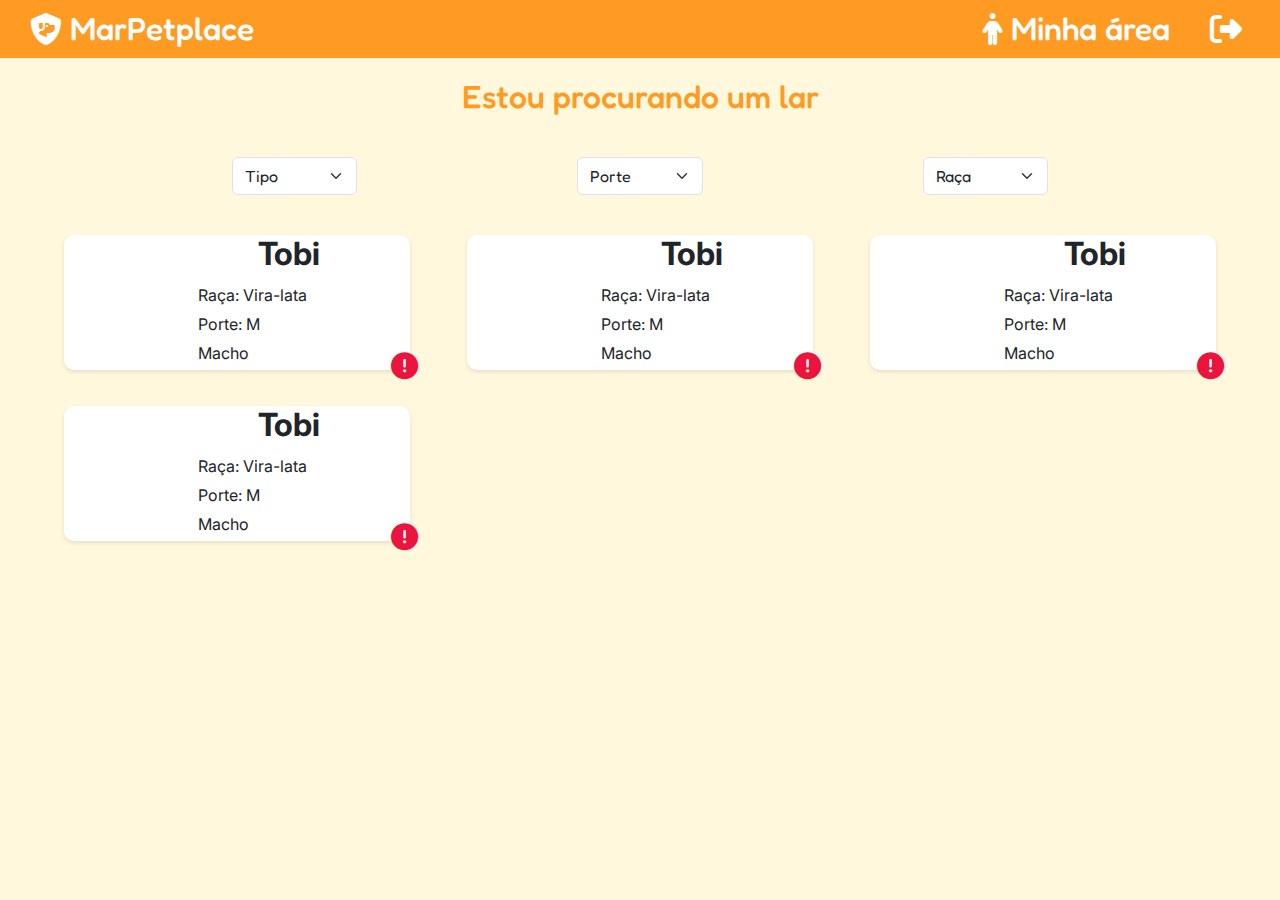
==== frontend/index.html @ 7e011cf0 "Anuncio screen and @transactional applied" ====
<!doctype html>
<html lang="en">

<head>
  <meta charset="utf-8">
  <meta name="viewport" content="width=device-width, initial-scale=1">
  <title>Marpetplace</title>
  <link href="https://cdn.jsdelivr.net/npm/bootstrap@5.3.3/dist/css/bootstrap.min.css" rel="stylesheet"
    integrity="sha384-QWTKZyjpPEjISv5WaRU9OFeRpok6YctnYmDr5pNlyT2bRjXh0JMhjY6hW+ALEwIH" crossorigin="anonymous">
  <link href='https://fonts.googleapis.com/css?family=Fredoka One' rel='stylesheet'>
  <link href='https://fonts.googleapis.com/css?family=Inter' rel='stylesheet'>
  <link rel="stylesheet" href="https://cdnjs.cloudflare.com/ajax/libs/font-awesome/6.5.0/css/all.min.css">
  <link href="style.css" rel="stylesheet">
</head>

<body>
  <header>
    <div class="container-fluid d-flex justify-content-between align-items-center background-color-primary header">
      <div class="d-flex align-items-center pointer" title="Home">
        <i class="fa-solid fa-shield-dog header-icon"></i>
        <h1>MarPetplace</h1>
      </div>
      <div class="d-flex align-items-center pointer" title="Minha área">
        <i class="fa-solid fa-person header-icon"></i>
        <h1>Minha área</h1>
        <i class="fa-solid fa-right-from-bracket header-icon logout" title="Logout"></i>
      </div>
    </div>
  </header>
  <section class="height-main background-color-secondary">
    <div class="container-fluid d-flex justify-content-center">
      <h1 class="looking-for-home">Estou procurando um lar</h1>
    </div>
    <div class="container-fluid d-flex justify-content-evenly dropdowns">
      <select class="form-select" aria-label="Default select example">
        <option selected>Tipo</option>
        <option value="GATO">Gato</option>
        <option value="CACHORRO">Cachorro</option>
      </select>
      <select class="form-select" aria-label="Default select example">
        <option selected>Porte</option>
        <option value="P">P</option>
        <option value="M">M</option>
        <option value="G">G</option>
      </select>
      <select class="form-select" aria-label="Default select example">
        <option selected>Raça</option>
        <option value="VIRA_LATA">Vira-lata</option>
        <option value="LABRADOR">Labrador</option>
        <option value="BULDOGUE_FRANCÊS">Buldogue Francês</option>
        <option value="PASTOR_ALEMÃO">Pastor Alemão</option>
        <option value="GOLDEN_RETRIEVER">Golden Retriever</option>
        <option value="BULDOGUE_INGLÊS">Buldogue Inglês</option>
        <option value="POODLE">Poodle</option>
        <option value="BEAGLE">Beagle</option>
        <option value="ROTTWEILER">Rottweiler</option>
        <option value="YORKSHIRE_TERRIER">Yorkshire Terrier</option>
        <option value="PERSA">Persa</option>
        <option value="SIAMES">Siamês</option>
        <option value="MAINE_COON">Maine Coon</option>
        <option value="RAGDOLL">Ragdoll</option>
        <option value="BENGAL">Bengal</option>
        <option value="SPHYNX">Sphynx</option>
        <option value="BRITISH_SHORTHAIR">British Shorthair</option>
        <option value="SCOTTISH_FOLD">Scottish Fold</option>
        <option value="SIBERIANO">Siberiano</option>
        <option value="ABISSINIO">Abissínio</option>
        <option value="OUTRA">Outra</option>
      </select>
    </div>
    <div class="grid">
      <div class="container-fluid d-flex animal-card">
        <div class="d-flex container-foto">
          <img class="foto"
            src="https://img.freepik.com/fotos-premium/ia-generativa-de-cachorro-estilo-pixar-bebe-super-fofo_431161-2025.jpg"
            alt="">
        </div>
        <div class="d-flex flex-column justify-content-center infos">
          <div class="d-flex justify-content-center align-items-center">
            <h1>Tobi</h1>
          </div>
          <p>Raça: Vira-lata</p>
          <p>Porte: M</p>
          <p>Macho</p>
        </div>
        <i class="fa-solid fa-circle-exclamation danger"></i>
      </div>
      <div class="container-fluid d-flex animal-card">
        <div class="d-flex container-foto">
          <img class="foto"
            src="https://img.freepik.com/fotos-premium/ia-generativa-de-cachorro-estilo-pixar-bebe-super-fofo_431161-2025.jpg"
            alt="">
        </div>
        <div class="d-flex flex-column justify-content-center infos">
          <div class="d-flex justify-content-center align-items-center">
            <h1>Tobi</h1>
          </div>
          <p>Raça: Vira-lata</p>
          <p>Porte: M</p>
          <p>Macho</p>
        </div>
        <i class="fa-solid fa-circle-exclamation danger"></i>
      </div>
      <div class="container-fluid d-flex animal-card">
        <div class="d-flex container-foto">
          <img class="foto"
            src="https://img.freepik.com/fotos-premium/ia-generativa-de-cachorro-estilo-pixar-bebe-super-fofo_431161-2025.jpg"
            alt="">
        </div>
        <div class="d-flex flex-column justify-content-center infos">
          <div class="d-flex justify-content-center align-items-center">
            <h1>Tobi</h1>
          </div>
          <p>Raça: Vira-lata</p>
          <p>Porte: M</p>
          <p>Macho</p>
        </div>
        <i class="fa-solid fa-circle-exclamation danger"></i>
      </div>
      <div class="container-fluid d-flex animal-card">
        <div class="d-flex container-foto">
          <img class="foto"
            src="https://img.freepik.com/fotos-premium/ia-generativa-de-cachorro-estilo-pixar-bebe-super-fofo_431161-2025.jpg"
            alt="">
        </div>
        <div class="d-flex flex-column justify-content-center infos">
          <div class="d-flex justify-content-center align-items-center">
            <h1>Tobi</h1>
          </div>
          <p>Raça: Vira-lata</p>
          <p>Porte: M</p>
          <p>Macho</p>
        </div>
        <i class="fa-solid fa-circle-exclamation danger"></i>
      </div>
    </div>
  </section>
  <script src="https://cdn.jsdelivr.net/npm/bootstrap@5.3.3/dist/js/bootstrap.bundle.min.js"
    integrity="sha384-YvpcrYf0tY3lHB60NNkmXc5s9fDVZLESaAA55NDzOxhy9GkcIdslK1eN7N6jIeHz"
    crossorigin="anonymous"></script>
</body>

</html>
---- frontend/style.css ----
body {
    font-family: 'Fredoka One'; 
}

.background-color-primary {
    background-color: #FF9B23;
}

.background-color-secondary {
    background-color: #FFF8DC;
}

.height-main {
    height: calc(100vh - 58.39px);
}

.header {
    color: #FFFFFF;
    padding: 10px 30px;
}

.header h1 {
    font-size: 2rem;
    margin: 0;
}

.header-icon {
    font-size: 2rem;
    margin-right: 8px;
}

.logout{
    margin-left: 40px;
}

.pointer {
    cursor: pointer;
}

.looking-for-home {
    color: #FF9B23;
    margin: 0;
    text-align: center;
    width: 100%;
    margin-top: 20px;
    font-size: 2rem;
}

.dropdowns {
    margin-top: 40px;
    margin-bottom: 40px;
}

.dropdowns select {
    width: 10%;
}

.animal-card {
    background-color: #FFFFFF;
    font-family: 'Inter';
    padding: 0px;
    border-radius: 10px;
    box-shadow: 0 2px 4px rgba(0, 0, 0, 0.1);
    margin-bottom: 20px;
    cursor: pointer;
    transition: all .2s;
    position: relative;
}

.animal-card:hover  {
    scale: 1.05;
    box-shadow: 0 2px 10px 4px rgba(0, 0, 0, 0.1);
}

.animal-card .foto {
    width: 100%;
    margin-right: 20px;
}

.animal-card .infos h1 {
    font-weight: bold;
    margin: 0 0 10px;
    font-size: 2rem;
}

.animal-card .infos p {
    margin: 0px 0px 5px 30px;
}

.container-foto {
    width: 30%;
}

.infos {
    width: 70%;
}

.foto {
    border-top-left-radius: 5px;
    border-bottom-left-radius: 5px;
    max-width: 500px;
}

.grid {
    display: grid;
    grid-template-columns: 30% 30% 30%;
    grid-gap: 5%;
    margin-left: 5%;
    margin-right: 5%;
}

.danger {
    color: #eb143f;
    font-size: 1.7rem;
    position: absolute;
    bottom: -10px;
    right: -8px;
}

.danger:hover {
    box-shadow: 0px 0px 10px 3px rgb(247 8 8 / 53%);
    border-radius: 50%;
}

.container-anuncio{
    border: 1px solid #908D8D;
    border-radius: 8px;
    padding: 0;
    margin-top: 40px;
    background-color: #FFFFFF;
    box-shadow: 0px 4px 4px rgba(0, 0, 0, 0.3);
}

.info-anuncio{
    font-family: 'Inter';
    padding: 50px;
    font-size: 1.3rem;
}

.info-anuncio-main{
    flex-grow: 0;
    font-size: 1.2rem;
}

.info-anuncio-main p{
    font-weight: bold;
}

.info-anuncio-main i{
    margin-right: 10px;
}

.info-anuncio-description{
    font-size: .9rem;
    margin-top: auto;
}

.anuncio-icons{
    display: flex;
    gap: 10px;
    font-size: 1.7rem;
}
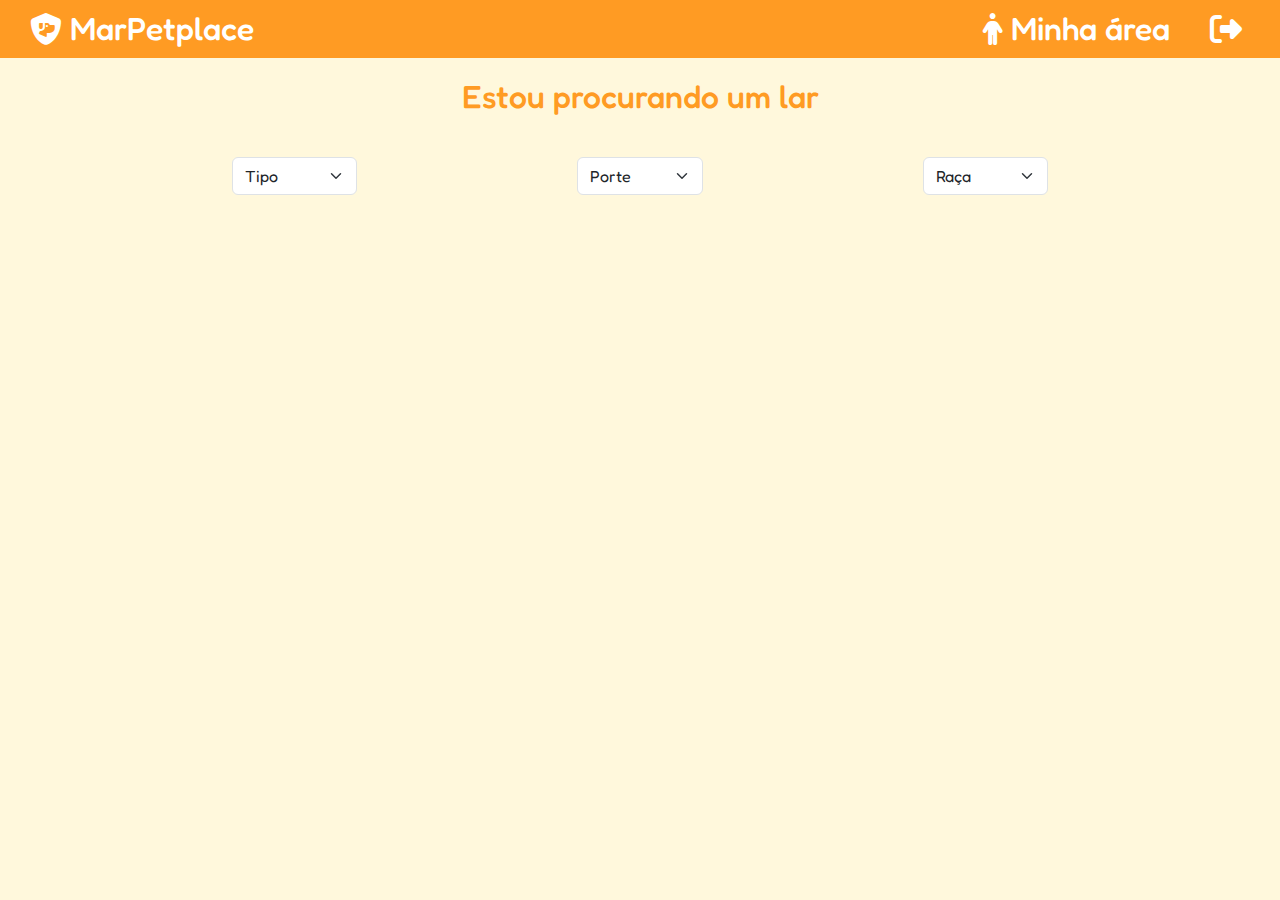
==== commit f8a5a3fb: "Big changes in FE" ====
--- a/frontend/index.html
+++ b/frontend/index.html
@@ -11,20 +11,27 @@
   <link href='https://fonts.googleapis.com/css?family=Inter' rel='stylesheet'>
   <link rel="stylesheet" href="https://cdnjs.cloudflare.com/ajax/libs/font-awesome/6.5.0/css/all.min.css">
   <link href="style.css" rel="stylesheet">
+  <link rel="icon" href="./favicon.png">
 </head>
 
 <body>
   <header>
     <div class="container-fluid d-flex justify-content-between align-items-center background-color-primary header">
-      <div class="d-flex align-items-center pointer" title="Home">
-        <i class="fa-solid fa-shield-dog header-icon"></i>
-        <h1>MarPetplace</h1>
-      </div>
-      <div class="d-flex align-items-center pointer" title="Minha área">
-        <i class="fa-solid fa-person header-icon"></i>
-        <h1>Minha área</h1>
-        <i class="fa-solid fa-right-from-bracket header-icon logout" title="Logout"></i>
-      </div>
+      <a href="/index.html">
+        <div id="home" class="d-flex align-items-center pointer" title="Home">
+          <i class="fa-solid fa-shield-dog header-icon"></i>
+          <h1>MarPetplace</h1>
+        </div>
+      </a>
+      <a href="/cadastro-anuncio.html">
+        <div class="d-flex align-items-center pointer" title="Minha área">
+          <div id="minhaArea" class="d-flex align-items-center">
+            <i class="fa-solid fa-person header-icon"></i>
+            <h1>Minha área</h1>
+          </div>
+          <i class="fa-solid fa-right-from-bracket header-icon logout" title="Logout"></i>
+        </div>
+      </a>
     </div>
   </header>
   <section class="height-main background-color-secondary">
@@ -32,19 +39,19 @@
       <h1 class="looking-for-home">Estou procurando um lar</h1>
     </div>
     <div class="container-fluid d-flex justify-content-evenly dropdowns">
-      <select class="form-select" aria-label="Default select example">
-        <option selected>Tipo</option>
+      <select id="tipo" class="form-select" aria-label="Default select example">
+        <option value="" selected>Tipo</option>
         <option value="GATO">Gato</option>
         <option value="CACHORRO">Cachorro</option>
       </select>
-      <select class="form-select" aria-label="Default select example">
-        <option selected>Porte</option>
+      <select id="porte" class="form-select" aria-label="Default select example">
+        <option value="" selected>Porte</option>
         <option value="P">P</option>
         <option value="M">M</option>
         <option value="G">G</option>
       </select>
-      <select class="form-select" aria-label="Default select example">
-        <option selected>Raça</option>
+      <select id="raca" class="form-select" aria-label="Default select example">
+        <option value="" selected>Raça</option>
         <option value="VIRA_LATA">Vira-lata</option>
         <option value="LABRADOR">Labrador</option>
         <option value="BULDOGUE_FRANCÊS">Buldogue Francês</option>
@@ -68,76 +75,14 @@
         <option value="OUTRA">Outra</option>
       </select>
     </div>
-    <div class="grid">
-      <div class="container-fluid d-flex animal-card">
-        <div class="d-flex container-foto">
-          <img class="foto"
-            src="https://img.freepik.com/fotos-premium/ia-generativa-de-cachorro-estilo-pixar-bebe-super-fofo_431161-2025.jpg"
-            alt="">
-        </div>
-        <div class="d-flex flex-column justify-content-center infos">
-          <div class="d-flex justify-content-center align-items-center">
-            <h1>Tobi</h1>
-          </div>
-          <p>Raça: Vira-lata</p>
-          <p>Porte: M</p>
-          <p>Macho</p>
-        </div>
-        <i class="fa-solid fa-circle-exclamation danger"></i>
-      </div>
-      <div class="container-fluid d-flex animal-card">
-        <div class="d-flex container-foto">
-          <img class="foto"
-            src="https://img.freepik.com/fotos-premium/ia-generativa-de-cachorro-estilo-pixar-bebe-super-fofo_431161-2025.jpg"
-            alt="">
-        </div>
-        <div class="d-flex flex-column justify-content-center infos">
-          <div class="d-flex justify-content-center align-items-center">
-            <h1>Tobi</h1>
-          </div>
-          <p>Raça: Vira-lata</p>
-          <p>Porte: M</p>
-          <p>Macho</p>
-        </div>
-        <i class="fa-solid fa-circle-exclamation danger"></i>
-      </div>
-      <div class="container-fluid d-flex animal-card">
-        <div class="d-flex container-foto">
-          <img class="foto"
-            src="https://img.freepik.com/fotos-premium/ia-generativa-de-cachorro-estilo-pixar-bebe-super-fofo_431161-2025.jpg"
-            alt="">
-        </div>
-        <div class="d-flex flex-column justify-content-center infos">
-          <div class="d-flex justify-content-center align-items-center">
-            <h1>Tobi</h1>
-          </div>
-          <p>Raça: Vira-lata</p>
-          <p>Porte: M</p>
-          <p>Macho</p>
-        </div>
-        <i class="fa-solid fa-circle-exclamation danger"></i>
-      </div>
-      <div class="container-fluid d-flex animal-card">
-        <div class="d-flex container-foto">
-          <img class="foto"
-            src="https://img.freepik.com/fotos-premium/ia-generativa-de-cachorro-estilo-pixar-bebe-super-fofo_431161-2025.jpg"
-            alt="">
-        </div>
-        <div class="d-flex flex-column justify-content-center infos">
-          <div class="d-flex justify-content-center align-items-center">
-            <h1>Tobi</h1>
-          </div>
-          <p>Raça: Vira-lata</p>
-          <p>Porte: M</p>
-          <p>Macho</p>
-        </div>
-        <i class="fa-solid fa-circle-exclamation danger"></i>
-      </div>
+    <div id="container-ativos" class="grid">
+      
     </div>
   </section>
   <script src="https://cdn.jsdelivr.net/npm/bootstrap@5.3.3/dist/js/bootstrap.bundle.min.js"
     integrity="sha384-YvpcrYf0tY3lHB60NNkmXc5s9fDVZLESaAA55NDzOxhy9GkcIdslK1eN7N6jIeHz"
     crossorigin="anonymous"></script>
+  <script type="module" src="js/index.js"></script>
 </body>
 
 </html>--- a/frontend/style.css
+++ b/frontend/style.css
@@ -12,6 +12,7 @@
 
 .height-main {
     height: calc(100vh - 58.39px);
+    padding: 0;
 }
 
 .header {
@@ -20,6 +21,7 @@
 }
 
 .header h1 {
+    user-select: none;
     font-size: 2rem;
     margin: 0;
 }
@@ -47,6 +49,7 @@
 }
 
 .dropdowns {
+    user-select: none;
     margin-top: 40px;
     margin-bottom: 40px;
 }
@@ -56,6 +59,7 @@
 }
 
 .animal-card {
+    user-select: none;
     background-color: #FFFFFF;
     font-family: 'Inter';
     padding: 0px;
@@ -79,12 +83,19 @@
 
 .animal-card .infos h1 {
     font-weight: bold;
-    margin: 0 0 10px;
-    font-size: 2rem;
+    margin: 5px;
+    font-size: 1.3rem;
+    text-align: center;
+    overflow: hidden;
+    text-overflow: ellipsis;
+    white-space: nowrap;
 }
 
 .animal-card .infos p {
     margin: 0px 0px 5px 30px;
+    overflow: hidden;
+    text-overflow: ellipsis;
+    white-space: nowrap;
 }
 
 .container-foto {
@@ -98,12 +109,18 @@
 .foto {
     border-top-left-radius: 5px;
     border-bottom-left-radius: 5px;
+    object-fit: cover;
     max-width: 500px;
+}
+
+.container-anuncio .foto{
+    min-height: 500px;
 }
 
 .grid {
     display: grid;
     grid-template-columns: 30% 30% 30%;
+    grid-template-columns: repeat(3, 30%);
     grid-gap: 5%;
     margin-left: 5%;
     margin-right: 5%;
@@ -159,4 +176,268 @@
     display: flex;
     gap: 10px;
     font-size: 1.7rem;
+}
+
+.side-menu{
+    background-color: #FFE3B3;
+    color: #FF9B23;
+    font-size: 1.7rem;
+}
+
+.side-menu div{
+    cursor: pointer;
+    padding: 30px;
+    transition: .2s;
+}
+
+.side-menu .active{
+    background-color: #FFF8DC;
+    cursor: default;
+}
+
+.side-menu p{
+    user-select: none;
+    margin: 0;
+    margin-left: 5px;
+}
+
+.side-menu div:not(.active):hover {
+    background-color: #FFA64D;
+    color: #FFFFFF;
+}
+
+.table-admin{
+    color: #FF9B23;
+    margin-top: 50px;
+}
+
+.table-admin div{
+    border-bottom: 1px black solid;
+}
+
+.table-admin h2{
+    font-size: 1.7rem;
+}
+
+.table-admin p{
+    margin: 0;
+}
+
+.btn-desativar{
+    font-family: 'Inter';
+    background-color: #FF7223;
+    color: #FFFFFF;
+    width: 10%;
+    outline: none;
+    border: none;
+    border-radius: 3px;
+    height: 35px;
+    margin: 5px 0 5px 0;
+    user-select: none;
+    transition: .2s;
+    font-size: .9rem;
+}
+
+.btn-desativar:hover{
+    background-color: #FF5710;
+    color: #FFFFFF;
+}
+
+.btn-reativar{
+    font-family: 'Inter';
+    margin: 5px 0 5px 0;
+    width: 10%;
+    font-size: .9rem;
+    border-radius: 3px;
+}
+
+.side-menu-cadastro{
+    background-color: #FFE3B3;
+    width: 40%;
+    padding-top: 10px;
+    gap: 10px;
+    position: relative;
+}
+
+.side-menu-cadastro div{
+    transition: .2s;
+}
+
+.side-menu-cadastro p{
+    user-select: none;
+    margin: 0;
+    margin-left: 5px;
+}
+
+.side-menu-cadastro .cadastro-active {
+    border-bottom-right-radius: 0;
+    border-top-right-radius: 0;
+    margin-right: 0;
+    box-shadow: -1px 2px 2px rgba(0, 0, 0, 0.1);
+    cursor: default;
+    width: 100% !important;
+}
+
+.side-menu-cadastro .animal-card .infos h1 {
+    font-size: 1.3rem;
+}
+
+.side-menu-cadastro .animal-card{
+    width: 90%;
+}
+
+.side-menu-cadastro .animal-card:hover{
+    scale: 1;
+}
+
+.side-menu-cadastro .danger:hover{
+    box-shadow: 0px 0px;
+    border-radius: 0;
+}
+
+.div-btn-novo-anuncio{
+    text-align: center;
+    margin-bottom: 2px;
+}
+
+.div-btn-novo-anuncio button{
+    outline: none;
+    border: none;
+    font-family: 'Inter';
+    border-radius: 3px;
+    font-weight: bold;
+    background-color: #FFFFFF;
+    color: #FF9B23;
+    padding: 10px 15%;
+    transition: .2s;
+}
+
+.div-btn-novo-anuncio button:hover{
+    background-color: #FF9B23;
+    color: #FFFFFF;
+}
+
+.cadastro-active{
+    border-top-right-radius: 0;
+    border-bottom-right-radius: 0;
+}
+
+.form-cadastro{
+    background-color: #FFFFFF;
+    font-family: 'Inter';
+    font-weight: bold;
+}
+
+.container-select-cadastro {
+    padding: 0;
+}
+
+.container-select-cadastro select{
+    width: 30%;
+}
+
+.btn-cadastro{
+    background: #FF9B23;
+    box-shadow: 0px 2px 4px rgba(0, 0, 0, 0.25);
+    border-radius: 4px;
+    color: #FFFFFF;
+    border: none;
+    width: 135px;
+    height: 35px;
+    transition: .2s;
+}
+
+.btn-cadastro:hover{
+    box-shadow: 0px 2px 10px rgba(0, 0, 0, 0.35);
+}
+
+.form-cadastro form .container-fluid > div{
+    margin: 10px 0;
+}
+
+.form-cadastro form .container-fluid > div.form-check {
+    margin: 20px 0 -8px;
+}
+
+.btn-group{
+    position: absolute;
+    bottom: 50px;
+    right: 0;
+    width: 350px;
+}
+
+.card-denuncia p{
+    min-width: 380px;
+    overflow: hidden;
+}
+
+.grid-recurso{
+    display: grid;
+    grid-template-columns: 30% 30% 30%;
+    grid-gap: 5%;
+    margin-left: 5%;
+    margin-right: 5%;
+    margin-top: 20px;
+}
+
+.card-recurso{
+    background-color: #FFFFFF;
+    box-shadow: 0px 4px 4px rgba(0, 0, 0, 0.25);
+    border-radius: 4px;
+    font-family: 'Inter';
+    font-weight: normal;
+    font-size: .9rem;
+    padding: 35px 35px 5px 35px;
+    border: 1px solid #908D8D;
+    position: relative;
+}
+
+.card-recurso i{
+    color: #FF9B23;
+    font-size: 1.3rem;
+    position: absolute;
+    right: 15px;
+    top: 10px;
+    user-select: none;
+}
+
+.btn-group-recurso{
+    padding: 0;
+}
+
+.btn-group-recurso button{
+    width: 30%;
+}
+
+.denuncias-anuncio-group{
+    color: #FF9B23;
+    border-bottom: 1px solid #2B2B2B;
+    margin-bottom: 10px;
+    margin-top: 10px;
+    width: 90%;
+    margin-left: 5%;
+    user-select: none;
+}
+
+.denuncias-group{
+    display: grid;
+    grid-template-columns: 40% 40%;
+    grid-gap: 10%;
+    margin-left: 10%;
+    user-select: none;
+    padding-bottom: 5px;
+}
+
+.denuncias-anuncio-group div h2{
+    margin-bottom: 0;
+}
+
+.denuncias-anuncio-group div i{
+    margin-left: 10px;
+    font-size: 1.3rem;
+}
+
+a{
+    color: inherit;
+    text-decoration: none;
 }